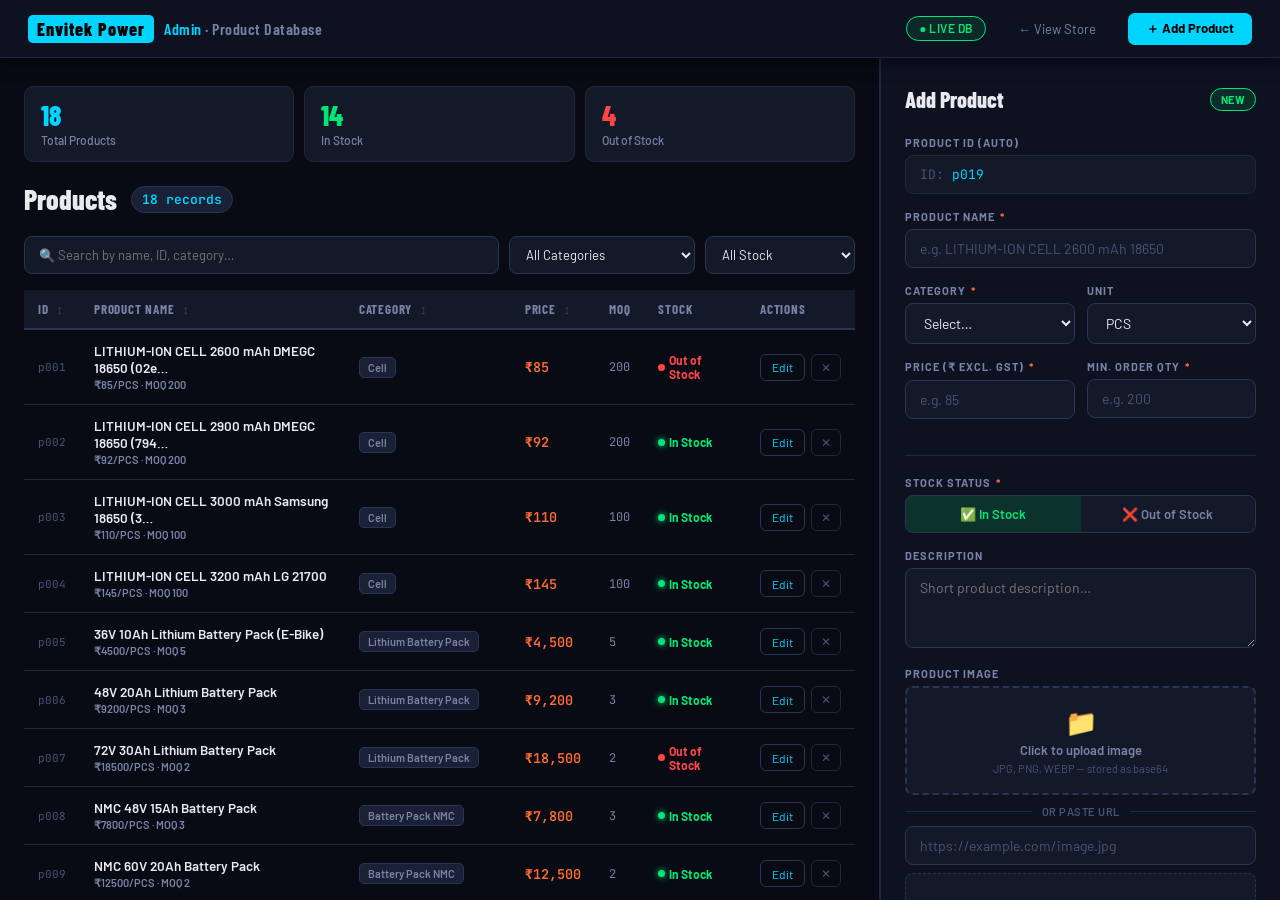
==== admin.html @ 9871a67c "Add files via upload" ====
<!DOCTYPE html>
<html lang="en">
<head>
<meta charset="UTF-8">
<meta name="viewport" content="width=device-width, initial-scale=1.0">
<title>Envitek Power Admin — Product Database</title>
<link href="https://fonts.googleapis.com/css2?family=Barlow+Condensed:wght@400;600;700;800&family=Barlow:wght@300;400;500;600&family=JetBrains+Mono:wght@400;600&display=swap" rel="stylesheet">
<style>
/* ── ROOT ─────────────────────────────────────────────── */
:root {
  --bg:      #080b14;
  --bg2:     #0e1220;
  --bg3:     #141929;
  --bg4:     #1a2035;
  --border:  #1f2840;
  --border2: #2a3555;
  --accent:  #00d4ff;
  --accent2: #ff6b35;
  --green:   #00e676;
  --red:     #ff4545;
  --yellow:  #ffd600;
  --text:    #e8eaf0;
  --text2:   #7a82a8;
  --text3:   #4a5278;
  --mono:    'JetBrains Mono', monospace;
  --heading: 'Barlow Condensed', sans-serif;
  --body:    'Barlow', sans-serif;
  --r:       10px;
}

*, *::before, *::after { box-sizing: border-box; margin: 0; padding: 0; }

body {
  font-family: var(--body);
  background: var(--bg);
  color: var(--text);
  min-height: 100vh;
  overflow-x: hidden;
}

/* ── TOPBAR ───────────────────────────────────────────── */
.topbar {
  background: var(--bg2);
  border-bottom: 1px solid var(--border);
  height: 58px;
  display: flex;
  align-items: center;
  padding: 0 28px;
  gap: 20px;
  position: sticky;
  top: 0;
  z-index: 100;
  box-shadow: 0 2px 20px rgba(0,0,0,0.6);
}
.topbar-logo {
  display: flex;
  align-items: center;
  gap: 10px;
}
.logo-box {
  background: var(--accent);
  color: #000;
  font-family: var(--heading);
  font-size: 18px;
  font-weight: 800;
  padding: 3px 9px;
  border-radius: 5px;
  letter-spacing: 1px;
}
.logo-label {
  font-family: var(--heading);
  font-size: 16px;
  font-weight: 600;
  color: var(--text2);
  letter-spacing: 0.5px;
}
.logo-label span { color: var(--accent); }

.topbar-spacer { flex: 1; }

.topbar-pill {
  background: rgba(0,230,118,0.1);
  border: 1px solid var(--green);
  color: var(--green);
  font-size: 12px;
  font-weight: 600;
  padding: 4px 12px;
  border-radius: 20px;
  letter-spacing: 0.5px;
}
.topbar-btn {
  background: var(--accent);
  color: #000;
  border: none;
  padding: 7px 18px;
  border-radius: 7px;
  font-weight: 700;
  font-size: 13px;
  cursor: pointer;
  font-family: var(--body);
  transition: all 0.2s;
  display: flex;
  align-items: center;
  gap: 6px;
}
.topbar-btn:hover { background: #00bbe6; transform: translateY(-1px); }
.topbar-link {
  color: var(--text2);
  font-size: 13px;
  text-decoration: none;
  padding: 6px 12px;
  border-radius: 7px;
  transition: all 0.2s;
}
.topbar-link:hover { color: var(--text); background: var(--bg3); }

/* ── LAYOUT ───────────────────────────────────────────── */
.layout {
  display: grid;
  grid-template-columns: 1fr 400px;
  gap: 0;
  height: calc(100vh - 58px);
}

/* ── LEFT: PRODUCT TABLE ──────────────────────────────── */
.table-panel {
  overflow-y: auto;
  padding: 28px 24px;
  border-right: 1px solid var(--border);
}

.panel-header {
  display: flex;
  align-items: center;
  gap: 14px;
  margin-bottom: 20px;
  flex-wrap: wrap;
}
.panel-title {
  font-family: var(--heading);
  font-size: 28px;
  font-weight: 800;
  color: var(--text);
}
.count-badge {
  background: var(--bg4);
  border: 1px solid var(--border2);
  color: var(--accent);
  font-family: var(--mono);
  font-size: 13px;
  font-weight: 600;
  padding: 4px 10px;
  border-radius: 20px;
}
.panel-spacer { flex: 1; }

/* Search + Filter */
.toolbar {
  display: flex;
  gap: 10px;
  margin-bottom: 16px;
  flex-wrap: wrap;
}
.search-box {
  flex: 1;
  min-width: 180px;
  background: var(--bg3);
  border: 1px solid var(--border2);
  border-radius: 8px;
  padding: 9px 14px;
  color: var(--text);
  font-size: 13px;
  font-family: var(--body);
  outline: none;
  transition: border-color 0.2s;
}
.search-box:focus { border-color: var(--accent); }
.filter-select {
  background: var(--bg3);
  border: 1px solid var(--border2);
  border-radius: 8px;
  padding: 9px 12px;
  color: var(--text);
  font-size: 13px;
  font-family: var(--body);
  outline: none;
  cursor: pointer;
  min-width: 150px;
}

/* TABLE */
.db-table {
  width: 100%;
  border-collapse: collapse;
  font-size: 13.5px;
}
.db-table thead tr {
  background: var(--bg3);
  border-bottom: 2px solid var(--border2);
}
.db-table th {
  text-align: left;
  padding: 11px 14px;
  font-family: var(--heading);
  font-size: 13px;
  font-weight: 700;
  letter-spacing: 0.8px;
  color: var(--text2);
  text-transform: uppercase;
  white-space: nowrap;
  cursor: pointer;
  user-select: none;
}
.db-table th:hover { color: var(--accent); }
.db-table th .sort-icon { margin-left: 4px; opacity: 0.4; }
.db-table th.sorted .sort-icon { opacity: 1; color: var(--accent); }

.db-table tbody tr {
  border-bottom: 1px solid var(--border);
  transition: background 0.15s;
  cursor: pointer;
}
.db-table tbody tr:hover { background: var(--bg3); }
.db-table tbody tr.selected { background: rgba(0,212,255,0.06); border-color: rgba(0,212,255,0.2); }

.db-table td {
  padding: 12px 14px;
  vertical-align: middle;
}
.td-id {
  font-family: var(--mono);
  font-size: 11px;
  color: var(--text3);
}
.td-name { font-weight: 600; max-width: 280px; }
.td-name-sub { font-size: 11px; color: var(--text2); margin-top: 2px; }
.td-price {
  font-family: var(--mono);
  color: var(--accent2);
  font-weight: 600;
  white-space: nowrap;
}
.td-moq { font-family: var(--mono); font-size: 12px; color: var(--text2); }
.td-cat {
  background: var(--bg4);
  border: 1px solid var(--border2);
  color: var(--text2);
  padding: 3px 8px;
  border-radius: 5px;
  font-size: 11px;
  font-weight: 600;
  white-space: nowrap;
  display: inline-block;
}
.stock-yes {
  color: var(--green);
  font-size: 12px;
  font-weight: 700;
  display: flex;
  align-items: center;
  gap: 4px;
}
.stock-no {
  color: var(--red);
  font-size: 12px;
  font-weight: 700;
  display: flex;
  align-items: center;
  gap: 4px;
}
.stock-dot {
  width: 7px; height: 7px;
  border-radius: 50%;
  display: inline-block;
}
.dot-green { background: var(--green); box-shadow: 0 0 6px var(--green); }
.dot-red   { background: var(--red); }

.action-btns { display: flex; gap: 6px; }
.btn-edit {
  background: transparent;
  border: 1px solid var(--border2);
  color: var(--accent);
  padding: 5px 11px;
  border-radius: 6px;
  font-size: 12px;
  cursor: pointer;
  transition: all 0.15s;
  font-family: var(--body);
}
.btn-edit:hover { background: rgba(0,212,255,0.1); border-color: var(--accent); }
.btn-del {
  background: transparent;
  border: 1px solid var(--border);
  color: var(--text3);
  padding: 5px 9px;
  border-radius: 6px;
  font-size: 12px;
  cursor: pointer;
  transition: all 0.15s;
  font-family: var(--body);
}
.btn-del:hover { background: rgba(255,69,69,0.1); border-color: var(--red); color: var(--red); }

.empty-state {
  text-align: center;
  padding: 60px 20px;
  color: var(--text2);
}
.empty-icon { font-size: 48px; margin-bottom: 12px; opacity: 0.3; }

/* ── RIGHT: FORM PANEL ────────────────────────────────── */
.form-panel {
  background: var(--bg2);
  overflow-y: auto;
  padding: 28px 24px;
  border-left: 1px solid var(--border);
}

.form-header {
  display: flex;
  align-items: center;
  justify-content: space-between;
  margin-bottom: 24px;
}
.form-title {
  font-family: var(--heading);
  font-size: 22px;
  font-weight: 800;
}
.form-mode-badge {
  font-size: 11px;
  font-weight: 700;
  padding: 4px 10px;
  border-radius: 20px;
  letter-spacing: 0.5px;
}
.mode-add { background: rgba(0,230,118,0.12); border: 1px solid var(--green); color: var(--green); }
.mode-edit { background: rgba(0,212,255,0.12); border: 1px solid var(--accent); color: var(--accent); }

/* FORM GROUPS */
.form-group { margin-bottom: 16px; }
.form-row { display: grid; grid-template-columns: 1fr 1fr; gap: 12px; }
.form-label {
  display: block;
  font-size: 11px;
  font-weight: 700;
  letter-spacing: 1px;
  text-transform: uppercase;
  color: var(--text2);
  margin-bottom: 6px;
}
.form-label .required { color: var(--accent2); margin-left: 2px; }

.form-input, .form-select, .form-textarea {
  width: 100%;
  background: var(--bg3);
  border: 1px solid var(--border2);
  border-radius: 8px;
  padding: 10px 14px;
  color: var(--text);
  font-size: 14px;
  font-family: var(--body);
  outline: none;
  transition: border-color 0.2s, box-shadow 0.2s;
}
.form-input:focus, .form-select:focus, .form-textarea:focus {
  border-color: var(--accent);
  box-shadow: 0 0 0 3px rgba(0,212,255,0.08);
}
.form-input.error { border-color: var(--red); }
.form-input::placeholder { color: var(--text3); }
.form-textarea { resize: vertical; min-height: 80px; }
.form-select option { background: var(--bg3); }

/* Price preview */
.price-preview {
  background: var(--bg4);
  border: 1px solid var(--border2);
  border-radius: 8px;
  padding: 10px 14px;
  font-family: var(--mono);
  font-size: 13px;
  color: var(--text2);
  margin-top: 8px;
}
.price-preview .pp-gst { color: var(--accent2); font-weight: 600; }
.price-preview .pp-total { color: var(--green); font-weight: 600; }

/* Stock toggle */
.stock-toggle { display: flex; gap: 0; border-radius: 8px; overflow: hidden; border: 1px solid var(--border2); }
.stock-opt {
  flex: 1;
  padding: 10px;
  text-align: center;
  cursor: pointer;
  font-size: 13px;
  font-weight: 600;
  transition: all 0.2s;
  background: var(--bg3);
  color: var(--text2);
  border: none;
  font-family: var(--body);
}
.stock-opt.active-yes { background: rgba(0,230,118,0.15); color: var(--green); }
.stock-opt.active-no  { background: rgba(255,69,69,0.12); color: var(--red); }

/* Image upload area */
.img-upload-area {
  width: 100%;
  background: var(--bg3);
  border: 2px dashed var(--border2);
  border-radius: 8px;
  padding: 18px;
  display: flex;
  flex-direction: column;
  align-items: center;
  justify-content: center;
  gap: 4px;
  cursor: pointer;
  transition: border-color 0.2s, background 0.2s;
  margin-bottom: 0;
}
.img-upload-area:hover { border-color: var(--accent); background: rgba(0,212,255,0.04); }
.upload-icon { font-size: 26px; }
.upload-text { font-size: 13px; font-weight: 600; color: var(--text2); }
.upload-sub  { font-size: 11px; color: var(--text3); }

.img-or-divider {
  display: flex;
  align-items: center;
  gap: 10px;
  margin: 10px 0 8px;
  color: var(--text3);
  font-size: 11px;
  font-weight: 600;
  letter-spacing: 0.5px;
  text-transform: uppercase;
}
.img-or-divider::before,
.img-or-divider::after {
  content: '';
  flex: 1;
  height: 1px;
  background: var(--border);
}

/* Image preview */
.img-preview-wrap {
  margin-top: 8px;
  display: flex;
  flex-direction: column;
  gap: 6px;
}
.img-preview {
  width: 100%;
  height: 110px;
  background: var(--bg3);
  border: 1px dashed var(--border2);
  border-radius: 8px;
  display: flex;
  align-items: center;
  justify-content: center;
  overflow: hidden;
}
.img-preview img { max-height: 100px; max-width: 100%; object-fit: contain; border-radius: 4px; }
.img-preview .img-placeholder { color: var(--text3); font-size: 13px; }

.btn-clear-img {
  background: rgba(255,69,69,0.08);
  border: 1px solid rgba(255,69,69,0.3);
  color: var(--red);
  padding: 5px 14px;
  border-radius: 6px;
  font-size: 12px;
  font-weight: 600;
  cursor: pointer;
  font-family: var(--body);
  align-self: flex-start;
  transition: all 0.2s;
}
.btn-clear-img:hover { background: rgba(255,69,69,0.18); }

/* ID display */
.id-display {
  background: var(--bg3);
  border: 1px solid var(--border);
  border-radius: 8px;
  padding: 10px 14px;
  font-family: var(--mono);
  font-size: 13px;
  color: var(--text3);
}
.id-display span { color: var(--accent); }

/* Divider */
.divider {
  border: none;
  border-top: 1px solid var(--border);
  margin: 20px 0;
}

/* Form actions */
.form-actions { display: flex; gap: 10px; margin-top: 4px; }
.btn-save {
  flex: 1;
  background: var(--accent);
  color: #000;
  border: none;
  padding: 12px;
  border-radius: 9px;
  font-weight: 700;
  font-size: 15px;
  cursor: pointer;
  font-family: var(--body);
  transition: all 0.2s;
  display: flex;
  align-items: center;
  justify-content: center;
  gap: 8px;
}
.btn-save:hover { background: #00bbe6; transform: translateY(-1px); box-shadow: 0 6px 20px rgba(0,212,255,0.25); }
.btn-cancel {
  background: var(--bg3);
  border: 1px solid var(--border2);
  color: var(--text2);
  padding: 12px 18px;
  border-radius: 9px;
  font-weight: 600;
  font-size: 14px;
  cursor: pointer;
  font-family: var(--body);
  transition: all 0.2s;
}
.btn-cancel:hover { border-color: var(--text2); color: var(--text); }

/* Export section */
.export-section {
  background: var(--bg3);
  border: 1px solid var(--border);
  border-radius: var(--r);
  padding: 16px;
  margin-top: 20px;
}
.export-title {
  font-family: var(--heading);
  font-size: 16px;
  font-weight: 700;
  margin-bottom: 10px;
  color: var(--text2);
}
.export-btns { display: flex; gap: 8px; flex-wrap: wrap; }
.btn-export {
  background: var(--bg4);
  border: 1px solid var(--border2);
  color: var(--text);
  padding: 8px 14px;
  border-radius: 7px;
  font-size: 13px;
  font-weight: 600;
  cursor: pointer;
  font-family: var(--body);
  transition: all 0.2s;
  display: flex;
  align-items: center;
  gap: 6px;
}
.btn-export:hover { border-color: var(--accent); color: var(--accent); }

/* Stats row */
.stats-row {
  display: grid;
  grid-template-columns: repeat(3, 1fr);
  gap: 10px;
  margin-bottom: 20px;
}
.stat-card {
  background: var(--bg3);
  border: 1px solid var(--border);
  border-radius: 9px;
  padding: 14px 16px;
}
.stat-value {
  font-family: var(--heading);
  font-size: 28px;
  font-weight: 800;
  line-height: 1;
}
.stat-label { font-size: 12px; color: var(--text2); margin-top: 4px; font-weight: 500; }
.sv-blue  { color: var(--accent); }
.sv-green { color: var(--green); }
.sv-red   { color: var(--red); }

/* Toast */
.toast {
  position: fixed;
  bottom: 24px;
  right: 24px;
  background: var(--bg3);
  border-radius: 10px;
  padding: 14px 20px;
  font-size: 14px;
  font-weight: 500;
  z-index: 9999;
  transform: translateY(80px);
  opacity: 0;
  transition: all 0.3s ease;
  display: flex;
  align-items: center;
  gap: 10px;
  max-width: 340px;
  box-shadow: 0 8px 32px rgba(0,0,0,0.5);
}
.toast.show { transform: translateY(0); opacity: 1; }
.toast.t-success { border: 1px solid var(--green); }
.toast.t-error   { border: 1px solid var(--red); }
.toast.t-info    { border: 1px solid var(--accent); }

/* Confirm modal */
.modal-bg {
  display: none;
  position: fixed;
  inset: 0;
  background: rgba(0,0,0,0.75);
  z-index: 500;
  align-items: center;
  justify-content: center;
}
.modal-bg.open { display: flex; }
.modal-box {
  background: var(--bg2);
  border: 1px solid var(--border2);
  border-radius: 14px;
  padding: 30px 32px;
  max-width: 380px;
  width: 90%;
  box-shadow: 0 20px 60px rgba(0,0,0,0.7);
}
.modal-title {
  font-family: var(--heading);
  font-size: 22px;
  font-weight: 800;
  margin-bottom: 10px;
}
.modal-body { color: var(--text2); font-size: 14px; line-height: 1.6; margin-bottom: 24px; }
.modal-name { color: var(--text); font-weight: 600; }
.modal-actions { display: flex; gap: 10px; }
.btn-confirm-del {
  flex: 1;
  background: var(--red);
  color: #fff;
  border: none;
  padding: 11px;
  border-radius: 8px;
  font-weight: 700;
  font-size: 14px;
  cursor: pointer;
  font-family: var(--body);
  transition: all 0.2s;
}
.btn-confirm-del:hover { background: #e03333; }
.btn-modal-cancel {
  flex: 1;
  background: var(--bg3);
  border: 1px solid var(--border2);
  color: var(--text2);
  padding: 11px;
  border-radius: 8px;
  font-weight: 600;
  font-size: 14px;
  cursor: pointer;
  font-family: var(--body);
}

/* Scrollbar */
::-webkit-scrollbar { width: 6px; }
::-webkit-scrollbar-track { background: var(--bg); }
::-webkit-scrollbar-thumb { background: var(--border2); border-radius: 3px; }

/* Responsive */
@media (max-width: 900px) {
  .layout { grid-template-columns: 1fr; grid-template-rows: auto auto; height: auto; }
  .form-panel { border-left: none; border-top: 1px solid var(--border); }
  .stats-row { grid-template-columns: repeat(3, 1fr); }
}
@media (max-width: 600px) {
  .form-row { grid-template-columns: 1fr; }
  .stats-row { grid-template-columns: 1fr 1fr; }
}
</style>
</head>
<body>

<!-- TOPBAR -->
<div class="topbar">
  <div class="topbar-logo">
    <div class="logo-box">Envitek Power</div>
    <span class="logo-label"><span>Admin</span> · Product Database</span>
  </div>
  <div class="topbar-spacer"></div>
  <span class="topbar-pill">● LIVE DB</span>
  <a href="index.html" class="topbar-link">← View Store</a>
  <button class="topbar-btn" onclick="openAddForm()">＋ Add Product</button>
</div>

<!-- CONFIRM DELETE MODAL -->
<div class="modal-bg" id="confirmModal">
  <div class="modal-box">
    <div class="modal-title">🗑 Delete Product?</div>
    <p class="modal-body">You are about to permanently delete <span class="modal-name" id="modalProductName"></span>. This cannot be undone.</p>
    <div class="modal-actions">
      <button class="btn-modal-cancel" onclick="closeModal()">Cancel</button>
      <button class="btn-confirm-del" onclick="confirmDelete()">Delete</button>
    </div>
  </div>
</div>

<!-- MAIN LAYOUT -->
<div class="layout">

  <!-- LEFT: TABLE -->
  <div class="table-panel">
    <!-- Stats -->
    <div class="stats-row" id="statsRow"></div>

    <!-- Header -->
    <div class="panel-header">
      <h1 class="panel-title">Products</h1>
      <span class="count-badge" id="countBadge">0 records</span>
      <div class="panel-spacer"></div>
    </div>

    <!-- Toolbar -->
    <div class="toolbar">
      <input class="search-box" type="text" id="searchBox" placeholder="🔍 Search by name, ID, category…" oninput="renderTable()">
      <select class="filter-select" id="catFilter" onchange="renderTable()">
        <option value="">All Categories</option>
      </select>
      <select class="filter-select" id="stockFilter" onchange="renderTable()">
        <option value="">All Stock</option>
        <option value="true">In Stock</option>
        <option value="false">Out of Stock</option>
      </select>
    </div>

    <!-- Table -->
    <table class="db-table">
      <thead>
        <tr>
          <th onclick="sortBy('id')">ID <span class="sort-icon" id="sort-id">↕</span></th>
          <th onclick="sortBy('name')">Product Name <span class="sort-icon" id="sort-name">↕</span></th>
          <th onclick="sortBy('category')">Category <span class="sort-icon" id="sort-category">↕</span></th>
          <th onclick="sortBy('price')">Price <span class="sort-icon" id="sort-price">↕</span></th>
          <th>MOQ</th>
          <th>Stock</th>
          <th>Actions</th>
        </tr>
      </thead>
      <tbody id="tableBody"></tbody>
    </table>
    <div class="empty-state" id="emptyState" style="display:none">
      <div class="empty-icon">📦</div>
      <p>No products found</p>
    </div>
  </div>

  <!-- RIGHT: FORM -->
  <div class="form-panel">
    <div class="form-header">
      <h2 class="form-title" id="formTitle">Add Product</h2>
      <span class="form-mode-badge mode-add" id="formBadge">NEW</span>
    </div>

    <!-- Auto ID -->
    <div class="form-group">
      <label class="form-label">Product ID (Auto)</label>
      <div class="id-display">ID: <span id="autoId">p001</span></div>
    </div>

    <!-- Name -->
    <div class="form-group">
      <label class="form-label">Product Name <span class="required">*</span></label>
      <input class="form-input" type="text" id="fName" placeholder="e.g. LITHIUM-ION CELL 2600 mAh 18650">
    </div>

    <!-- Category + Unit -->
    <div class="form-row">
      <div class="form-group">
        <label class="form-label">Category <span class="required">*</span></label>
        <select class="form-select" id="fCategory">
          <option value="">Select…</option>
        </select>
      </div>
      <div class="form-group">
        <label class="form-label">Unit</label>
        <select class="form-select" id="fUnit">
          <option value="PCS">PCS</option>
          <option value="SET">SET</option>
          <option value="KG">KG</option>
          <option value="ROLL">ROLL</option>
          <option value="METER">METER</option>
          <option value="BOX">BOX</option>
        </select>
      </div>
    </div>

    <!-- Price + MOQ -->
    <div class="form-row">
      <div class="form-group">
        <label class="form-label">Price (₹ excl. GST) <span class="required">*</span></label>
        <input class="form-input" type="number" id="fPrice" placeholder="e.g. 85" min="0" oninput="updatePricePreview()">
      </div>
      <div class="form-group">
        <label class="form-label">Min. Order Qty <span class="required">*</span></label>
        <input class="form-input" type="number" id="fMinQty" placeholder="e.g. 200" min="1">
      </div>
    </div>

    <!-- Price preview -->
    <div class="price-preview" id="pricePreview" style="display:none">
      Base: <strong id="ppBase">₹0</strong> &nbsp;|&nbsp;
      +18% GST: <span class="pp-gst" id="ppGst">₹0</span> &nbsp;|&nbsp;
      Total: <span class="pp-total" id="ppTotal">₹0</span>
    </div>

    <hr class="divider">

    <!-- Stock -->
    <div class="form-group">
      <label class="form-label">Stock Status <span class="required">*</span></label>
      <div class="stock-toggle">
        <button class="stock-opt active-yes" id="stockYes" onclick="setStock(true)">✅ In Stock</button>
        <button class="stock-opt" id="stockNo"  onclick="setStock(false)">❌ Out of Stock</button>
      </div>
    </div>

    <!-- Description -->
    <div class="form-group">
      <label class="form-label">Description</label>
      <textarea class="form-textarea" id="fDesc" placeholder="Short product description…"></textarea>
    </div>

    <!-- Image Upload -->
    <div class="form-group">
      <label class="form-label">Product Image</label>

      <!-- Upload button -->
      <div class="img-upload-area" id="imgUploadArea" onclick="document.getElementById('imgFileInput').click()">
        <input type="file" id="imgFileInput" accept="image/*" style="display:none" onchange="handleImageUpload(event)">
        <div class="upload-icon">📁</div>
        <div class="upload-text">Click to upload image</div>
        <div class="upload-sub">JPG, PNG, WEBP — stored as base64</div>
      </div>

      <!-- OR divider -->
      <div class="img-or-divider"><span>or paste URL</span></div>

      <!-- URL fallback -->
      <input class="form-input" type="text" id="fImage" placeholder="https://example.com/image.jpg" oninput="previewImageFromUrl()">

      <!-- Preview + clear -->
      <div class="img-preview-wrap">
        <div class="img-preview" id="imgPreview">
          <span class="img-placeholder">No image selected</span>
        </div>
        <button class="btn-clear-img" id="btnClearImg" onclick="clearImage()" style="display:none">✕ Remove</button>
      </div>
    </div>

    <hr class="divider">

    <!-- Actions -->
    <div class="form-actions">
      <button class="btn-cancel" id="btnCancel" onclick="resetForm()">Reset</button>
      <button class="btn-save" onclick="saveProduct()">
        <span id="saveIcon">＋</span> <span id="saveLabel">Add Product</span>
      </button>
    </div>

    <!-- Export -->
    <div class="export-section">
      <div class="export-title">📤 Export Database</div>
      <div class="export-btns">
        <button class="btn-export" onclick="exportJS()">⬇ db.js file</button>
        <button class="btn-export" onclick="exportJSON()">⬇ JSON</button>
        <button class="btn-export" onclick="exportCSV()">⬇ CSV</button>
        <button class="btn-export" onclick="importFromDB()">⬆ Sync from db.js</button>
      </div>
    </div>
  </div>
</div>

<!-- TOAST -->
<div class="toast" id="toast"></div>

<!-- Load original DB then admin logic -->
<script src="db.js"></script>
<script>
// ── STATE ───────────────────────────────────────────────────
let products = JSON.parse(localStorage.getItem('arb_admin_products') || 'null');
if (!products) {
  products = DB.products.map(p => ({ ...p }));
  saveProducts();
}

let editingId   = null;
let stockVal    = true;
let sortCol     = 'id';
let sortDir     = 1;
let deleteTarget = null;

// ── INIT ────────────────────────────────────────────────────
window.addEventListener('DOMContentLoaded', () => {
  populateCategoryDropdowns();
  renderTable();
  updateStats();
  updateAutoId();
});

function populateCategoryDropdowns() {
  const catFilter = document.getElementById('catFilter');
  const fCategory = document.getElementById('fCategory');
  DB.categories.forEach(c => {
    catFilter.innerHTML += `<option value="${c.id}">${c.label}</option>`;
    fCategory.innerHTML += `<option value="${c.id}">${c.label}</option>`;
  });
}

// ── SAVE ────────────────────────────────────────────────────
function saveProducts() {
  localStorage.setItem('arb_admin_products', JSON.stringify(products));
}

// ── STATS ───────────────────────────────────────────────────
function updateStats() {
  const inStock = products.filter(p => p.stock).length;
  const oos     = products.filter(p => !p.stock).length;
  document.getElementById('statsRow').innerHTML = `
    <div class="stat-card"><div class="stat-value sv-blue">${products.length}</div><div class="stat-label">Total Products</div></div>
    <div class="stat-card"><div class="stat-value sv-green">${inStock}</div><div class="stat-label">In Stock</div></div>
    <div class="stat-card"><div class="stat-value sv-red">${oos}</div><div class="stat-label">Out of Stock</div></div>
  `;
}

// ── AUTO ID ─────────────────────────────────────────────────
function updateAutoId() {
  if (editingId) return;
  const nums = products.map(p => parseInt(p.id.replace('p','')) || 0);
  const next = nums.length ? Math.max(...nums) + 1 : 1;
  document.getElementById('autoId').textContent = `p${String(next).padStart(3,'0')}`;
}

// ── TABLE RENDER ─────────────────────────────────────────────
function renderTable() {
  const q     = document.getElementById('searchBox').value.toLowerCase();
  const cat   = document.getElementById('catFilter').value;
  const stock = document.getElementById('stockFilter').value;

  let filtered = products.filter(p => {
    const matchQ = !q || p.name.toLowerCase().includes(q) || p.id.includes(q) || p.category.includes(q);
    const matchC = !cat || p.category === cat;
    const matchS = stock === '' || String(p.stock) === stock;
    return matchQ && matchC && matchS;
  });

  filtered.sort((a, b) => {
    let av = a[sortCol], bv = b[sortCol];
    if (typeof av === 'string') av = av.toLowerCase();
    if (typeof bv === 'string') bv = bv.toLowerCase();
    return av < bv ? -sortDir : av > bv ? sortDir : 0;
  });

  document.getElementById('countBadge').textContent = `${filtered.length} record${filtered.length !== 1 ? 's' : ''}`;
  const tbody = document.getElementById('tableBody');
  const empty = document.getElementById('emptyState');

  if (filtered.length === 0) {
    tbody.innerHTML = '';
    empty.style.display = 'block';
    return;
  }
  empty.style.display = 'none';

  const catMap = {};
  DB.categories.forEach(c => { catMap[c.id] = c.label; });

  tbody.innerHTML = filtered.map(p => `
    <tr class="${editingId === p.id ? 'selected' : ''}" onclick="selectRow('${p.id}')">
      <td class="td-id">${p.id}</td>
      <td class="td-name">
        ${p.name.length > 42 ? p.name.substring(0,42)+'…' : p.name}
        <div class="td-name-sub">₹${p.price}/${p.unit} · MOQ ${p.minQty}</div>
      </td>
      <td><span class="td-cat">${catMap[p.category] || p.category}</span></td>
      <td class="td-price">₹${p.price.toLocaleString()}</td>
      <td class="td-moq">${p.minQty}</td>
      <td>
        ${p.stock
          ? `<span class="stock-yes"><span class="stock-dot dot-green"></span>In Stock</span>`
          : `<span class="stock-no"><span class="stock-dot dot-red"></span>Out of Stock</span>`}
      </td>
      <td>
        <div class="action-btns">
          <button class="btn-edit" onclick="event.stopPropagation(); openEditForm('${p.id}')">Edit</button>
          <button class="btn-del" onclick="event.stopPropagation(); openDeleteModal('${p.id}')">✕</button>
        </div>
      </td>
    </tr>
  `).join('');
}

function selectRow(id) { openEditForm(id); }

// ── SORT ─────────────────────────────────────────────────────
function sortBy(col) {
  if (sortCol === col) sortDir *= -1;
  else { sortCol = col; sortDir = 1; }
  document.querySelectorAll('.sort-icon').forEach(el => el.textContent = '↕');
  const icon = document.getElementById(`sort-${col}`);
  if (icon) icon.textContent = sortDir === 1 ? '↑' : '↓';
  document.querySelectorAll('.db-table th').forEach(th => th.classList.remove('sorted'));
  renderTable();
}

// ── FORM ─────────────────────────────────────────────────────
function openAddForm() {
  editingId = null;
  resetForm();
  document.getElementById('formTitle').textContent = 'Add Product';
  document.getElementById('formBadge').textContent = 'NEW';
  document.getElementById('formBadge').className = 'form-mode-badge mode-add';
  document.getElementById('saveIcon').textContent = '＋';
  document.getElementById('saveLabel').textContent = 'Add Product';
  document.getElementById('btnCancel').textContent = 'Reset';
  updateAutoId();
}

function openEditForm(id) {
  const p = products.find(x => x.id === id);
  if (!p) return;
  editingId = id;

  document.getElementById('autoId').textContent = p.id;
  document.getElementById('fName').value     = p.name;
  document.getElementById('fCategory').value = p.category;
  document.getElementById('fUnit').value     = p.unit;
  document.getElementById('fPrice').value    = p.price;
  document.getElementById('fMinQty').value   = p.minQty;
  document.getElementById('fDesc').value     = p.description || '';
  document.getElementById('fImage').value    = p.image || '';
  setStock(p.stock);
  updatePricePreview();
  previewImage();

  document.getElementById('formTitle').textContent = 'Edit Product';
  document.getElementById('formBadge').textContent = 'EDITING';
  document.getElementById('formBadge').className = 'form-mode-badge mode-edit';
  document.getElementById('saveIcon').textContent = '✓';
  document.getElementById('saveLabel').textContent = 'Save Changes';
  document.getElementById('btnCancel').textContent = 'Cancel Edit';

  renderTable();
  document.querySelector('.form-panel').scrollTo({ top: 0, behavior: 'smooth' });
}

function resetForm() {
  editingId = null;
  ['fName','fPrice','fMinQty','fDesc','fImage'].forEach(id => {
    document.getElementById(id).value = '';
    document.getElementById(id).classList.remove('error');
  });
  document.getElementById('fCategory').value = '';
  document.getElementById('fUnit').value = 'PCS';
  document.getElementById('pricePreview').style.display = 'none';
  clearImagePreview();
  document.getElementById('imgFileInput').value = '';
  setStock(true);
  updateAutoId();
  document.getElementById('formTitle').textContent = 'Add Product';
  document.getElementById('formBadge').textContent = 'NEW';
  document.getElementById('formBadge').className = 'form-mode-badge mode-add';
  document.getElementById('saveIcon').textContent = '＋';
  document.getElementById('saveLabel').textContent = 'Add Product';
  document.getElementById('btnCancel').textContent = 'Reset';
  renderTable();
}

function setStock(val) {
  stockVal = val;
  document.getElementById('stockYes').className = 'stock-opt' + (val ? ' active-yes' : '');
  document.getElementById('stockNo').className  = 'stock-opt' + (!val ? ' active-no' : '');
}

function updatePricePreview() {
  const p = parseFloat(document.getElementById('fPrice').value);
  if (!p) { document.getElementById('pricePreview').style.display = 'none'; return; }
  document.getElementById('pricePreview').style.display = 'block';
  const gst = Math.round(p * 0.18);
  document.getElementById('ppBase').textContent  = `₹${p.toLocaleString()}`;
  document.getElementById('ppGst').textContent   = `₹${gst.toLocaleString()}`;
  document.getElementById('ppTotal').textContent = `₹${(p + gst).toLocaleString()}`;
}

// ── IMAGE UPLOAD ──────────────────────────────────────────────
function handleImageUpload(event) {
  const file = event.target.files[0];
  if (!file) return;
  if (file.size > 500 * 1024) {
    toast(`⚠ Image is ${(file.size/1024).toFixed(0)}KB — large images increase db.js size`, 'info');
  }
  const reader = new FileReader();
  reader.onload = (e) => {
    const dataUrl = e.target.result;
    document.getElementById('fImage').value = dataUrl;
    showImgPreview(dataUrl);
    toast(`✅ Image "${file.name}" loaded`, 'success');
  };
  reader.readAsDataURL(file);
}

function previewImageFromUrl() {
  const url = document.getElementById('fImage').value.trim();
  if (!url) { clearImagePreview(); return; }
  showImgPreview(url);
}

function previewImage() { previewImageFromUrl(); }

function showImgPreview(src) {
  const box = document.getElementById('imgPreview');
  const clearBtn = document.getElementById('btnClearImg');
  box.innerHTML = `<img src="${src}" onerror="this.parentElement.innerHTML='<span class=\\'img-placeholder\\'>Could not load image</span>'">`;
  if (clearBtn) clearBtn.style.display = 'inline-flex';
}

function clearImagePreview() {
  const box = document.getElementById('imgPreview');
  const clearBtn = document.getElementById('btnClearImg');
  if (box) box.innerHTML = '<span class="img-placeholder">No image selected</span>';
  if (clearBtn) clearBtn.style.display = 'none';
}

function clearImage() {
  document.getElementById('fImage').value = '';
  document.getElementById('imgFileInput').value = '';
  clearImagePreview();
}

// ── SAVE PRODUCT ─────────────────────────────────────────────
function saveProduct() {
  const name    = document.getElementById('fName').value.trim();
  const cat     = document.getElementById('fCategory').value;
  const price   = parseFloat(document.getElementById('fPrice').value);
  const minQty  = parseInt(document.getElementById('fMinQty').value);

  let valid = true;
  ['fName','fPrice','fMinQty','fCategory'].forEach(id => {
    document.getElementById(id).classList.remove('error');
  });

  if (!name)              { document.getElementById('fName').classList.add('error'); valid = false; }
  if (!cat)               { document.getElementById('fCategory').classList.add('error'); valid = false; }
  if (!price || price<=0) { document.getElementById('fPrice').classList.add('error'); valid = false; }
  if (!minQty || minQty<1){ document.getElementById('fMinQty').classList.add('error'); valid = false; }

  if (!valid) { toast('Please fill required fields', 'error'); return; }

  const product = {
    id:          editingId || document.getElementById('autoId').textContent,
    category:    cat,
    name,
    price,
    unit:        document.getElementById('fUnit').value,
    minQty,
    stock:       stockVal,
    image:       document.getElementById('fImage').value.trim() || `https://via.placeholder.com/80x80/1a1a2e/00d4ff?text=${encodeURIComponent(name.substring(0,6))}`,
    description: document.getElementById('fDesc').value.trim(),
  };

  if (editingId) {
    const idx = products.findIndex(p => p.id === editingId);
    products[idx] = product;
    toast(`✅ "${name.substring(0,30)}" updated`, 'success');
  } else {
    products.push(product);
    toast(`✅ "${name.substring(0,30)}" added to database`, 'success');
  }

  saveProducts();
  updateStats();
  resetForm();
  renderTable();
}

// ── DELETE ───────────────────────────────────────────────────
function openDeleteModal(id) {
  deleteTarget = id;
  const p = products.find(x => x.id === id);
  document.getElementById('modalProductName').textContent = `"${p?.name}"`;
  document.getElementById('confirmModal').classList.add('open');
}
function closeModal() {
  document.getElementById('confirmModal').classList.remove('open');
  deleteTarget = null;
}
function confirmDelete() {
  if (!deleteTarget) return;
  const p = products.find(x => x.id === deleteTarget);
  products = products.filter(x => x.id !== deleteTarget);
  saveProducts();
  updateStats();
  if (editingId === deleteTarget) resetForm();
  renderTable();
  toast(`🗑 "${p?.name?.substring(0,30)}" deleted`, 'info');
  closeModal();
}

// ── EXPORT ───────────────────────────────────────────────────
function exportJS() {
  const catBlock = JSON.stringify(DB.categories, null, 4).replace(/"(\w+)":/g, '$1:');
  const prodBlock = products.map(p => {
    return `    {\n      id: "${p.id}",\n      category: "${p.category}",\n      name: "${p.name}",\n      price: ${p.price},\n      unit: "${p.unit}",\n      minQty: ${p.minQty},\n      stock: ${p.stock},\n      image: "${p.image}",\n      description: "${p.description}",\n    }`;
  }).join(',\n');

  const content = `// Envitek Power ACCESSORIES — PRODUCT DATABASE\n// Generated: ${new Date().toLocaleString()}\n// ${products.length} products\n\nconst DB = {\n  categories: ${catBlock},\n\n  products: [\n${prodBlock}\n  ]\n};\n`;

  download('db.js', content, 'text/javascript');
  toast('📥 db.js downloaded — replace your existing file', 'success');
}

function exportJSON() {
  download('arb-products.json', JSON.stringify({ categories: DB.categories, products }, null, 2), 'application/json');
  toast('📥 JSON exported', 'success');
}

function exportCSV() {
  const headers = 'id,category,name,price,unit,minQty,stock,image,description';
  const rows = products.map(p =>
    [p.id, p.category, `"${p.name}"`, p.price, p.unit, p.minQty, p.stock, `"${p.image}"`, `"${p.description}"`].join(',')
  );
  download('arb-products.csv', [headers, ...rows].join('\n'), 'text/csv');
  toast('📥 CSV exported', 'success');
}

function importFromDB() {
  if (!confirm('This will overwrite your admin DB with the current db.js file. Continue?')) return;
  products = DB.products.map(p => ({ ...p }));
  saveProducts();
  updateStats();
  renderTable();
  toast('✅ Synced from db.js', 'info');
}

function download(filename, content, type) {
  const a = document.createElement('a');
  a.href = URL.createObjectURL(new Blob([content], { type }));
  a.download = filename;
  a.click();
}

// ── TOAST ────────────────────────────────────────────────────
function toast(msg, type = 'info') {
  const t = document.getElementById('toast');
  t.textContent = msg;
  t.className = `toast t-${type} show`;
  setTimeout(() => t.classList.remove('show'), 3000);
}
</script>
</body>
</html>
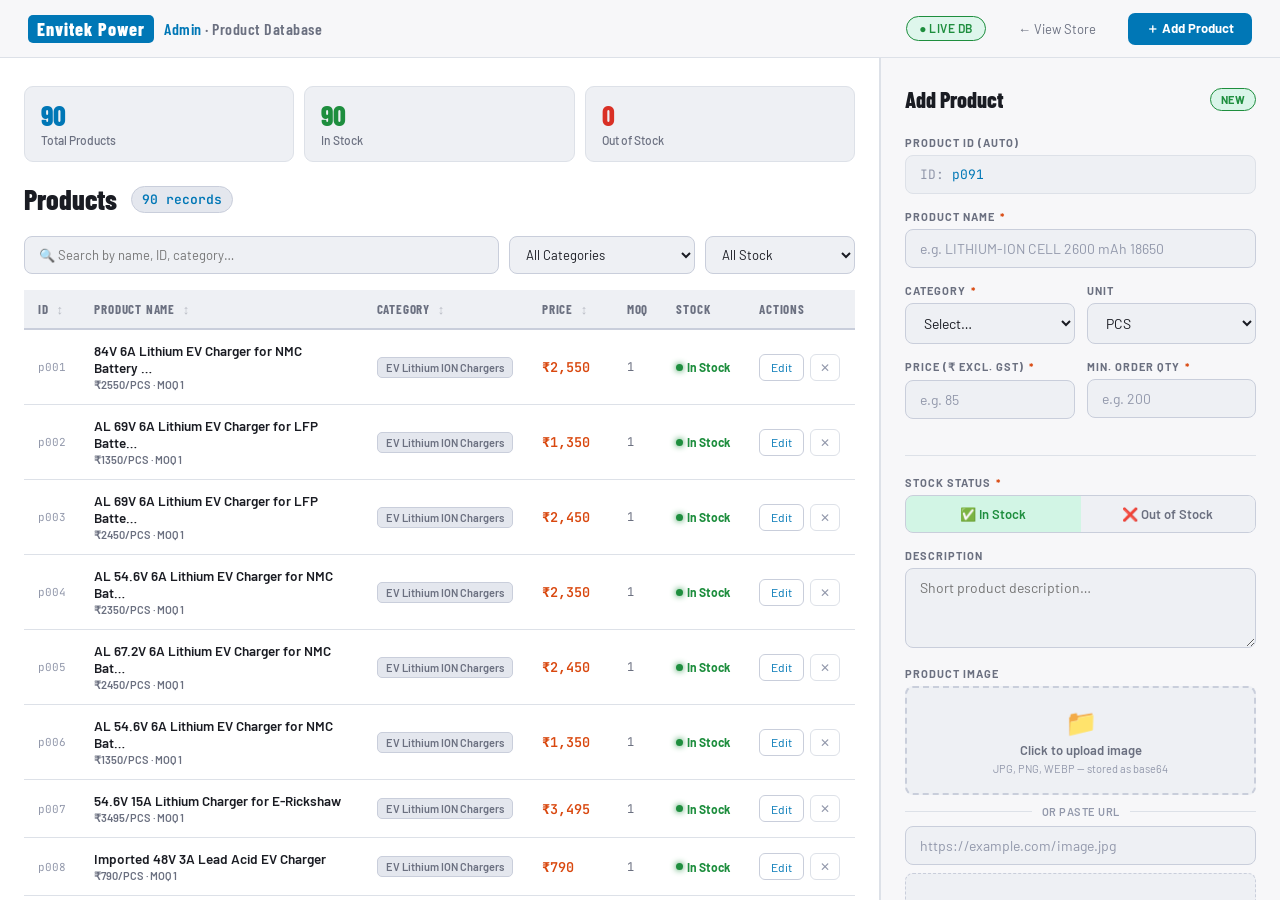
==== commit 9658c533: "Add files via upload" ====
--- a/admin.html
+++ b/admin.html
@@ -8,20 +8,20 @@
 <style>
 /* ── ROOT ─────────────────────────────────────────────── */
 :root {
-  --bg:      #080b14;
-  --bg2:     #0e1220;
-  --bg3:     #141929;
-  --bg4:     #1a2035;
-  --border:  #1f2840;
-  --border2: #2a3555;
-  --accent:  #00d4ff;
-  --accent2: #ff6b35;
-  --green:   #00e676;
-  --red:     #ff4545;
-  --yellow:  #ffd600;
-  --text:    #e8eaf0;
-  --text2:   #7a82a8;
-  --text3:   #4a5278;
+  --bg:      #ffffff;
+  --bg2:     #f7f7f9;
+  --bg3:     #eef0f4;
+  --bg4:     #e4e7ee;
+  --border:  #dde1e8;
+  --border2: #c9cedb;
+  --accent:  #0077b6;
+  --accent2: #d9480f;
+  --green:   #1e8e3e;
+  --red:     #d93025;
+  --yellow:  #b7791f;
+  --text:    #1a1c23;
+  --text2:   #6b7080;
+  --text3:   #9298ab;
   --mono:    'JetBrains Mono', monospace;
   --heading: 'Barlow Condensed', sans-serif;
   --body:    'Barlow', sans-serif;
@@ -50,7 +50,6 @@
   position: sticky;
   top: 0;
   z-index: 100;
-  box-shadow: 0 2px 20px rgba(0,0,0,0.6);
 }
 .topbar-logo {
   display: flex;
@@ -59,7 +58,7 @@
 }
 .logo-box {
   background: var(--accent);
-  color: #000;
+  color: #fff;
   font-family: var(--heading);
   font-size: 18px;
   font-weight: 800;
@@ -90,7 +89,7 @@
 }
 .topbar-btn {
   background: var(--accent);
-  color: #000;
+  color: #fff;
   border: none;
   padding: 7px 18px;
   border-radius: 7px;
@@ -98,12 +97,11 @@
   font-size: 13px;
   cursor: pointer;
   font-family: var(--body);
-  transition: all 0.2s;
   display: flex;
   align-items: center;
   gap: 6px;
 }
-.topbar-btn:hover { background: #00bbe6; transform: translateY(-1px); }
+.topbar-btn:hover { background: #005f8f; }
 .topbar-link {
   color: var(--text2);
   font-size: 13px;
@@ -505,7 +503,7 @@
 .btn-save {
   flex: 1;
   background: var(--accent);
-  color: #000;
+  color: #fff;
   border: none;
   padding: 12px;
   border-radius: 9px;
@@ -513,13 +511,12 @@
   font-size: 15px;
   cursor: pointer;
   font-family: var(--body);
-  transition: all 0.2s;
   display: flex;
   align-items: center;
   justify-content: center;
   gap: 8px;
 }
-.btn-save:hover { background: #00bbe6; transform: translateY(-1px); box-shadow: 0 6px 20px rgba(0,212,255,0.25); }
+.btn-save:hover { background: #005f8f; }
 .btn-cancel {
   background: var(--bg3);
   border: 1px solid var(--border2);
@@ -609,7 +606,7 @@
   align-items: center;
   gap: 10px;
   max-width: 340px;
-  box-shadow: 0 8px 32px rgba(0,0,0,0.5);
+  box-shadow: 0 4px 20px rgba(0,0,0,0.12);
 }
 .toast.show { transform: translateY(0); opacity: 1; }
 .toast.t-success { border: 1px solid var(--green); }
@@ -634,7 +631,7 @@
   padding: 30px 32px;
   max-width: 380px;
   width: 90%;
-  box-shadow: 0 20px 60px rgba(0,0,0,0.7);
+  box-shadow: 0 12px 40px rgba(0,0,0,0.18);
 }
 .modal-title {
   font-family: var(--heading);
